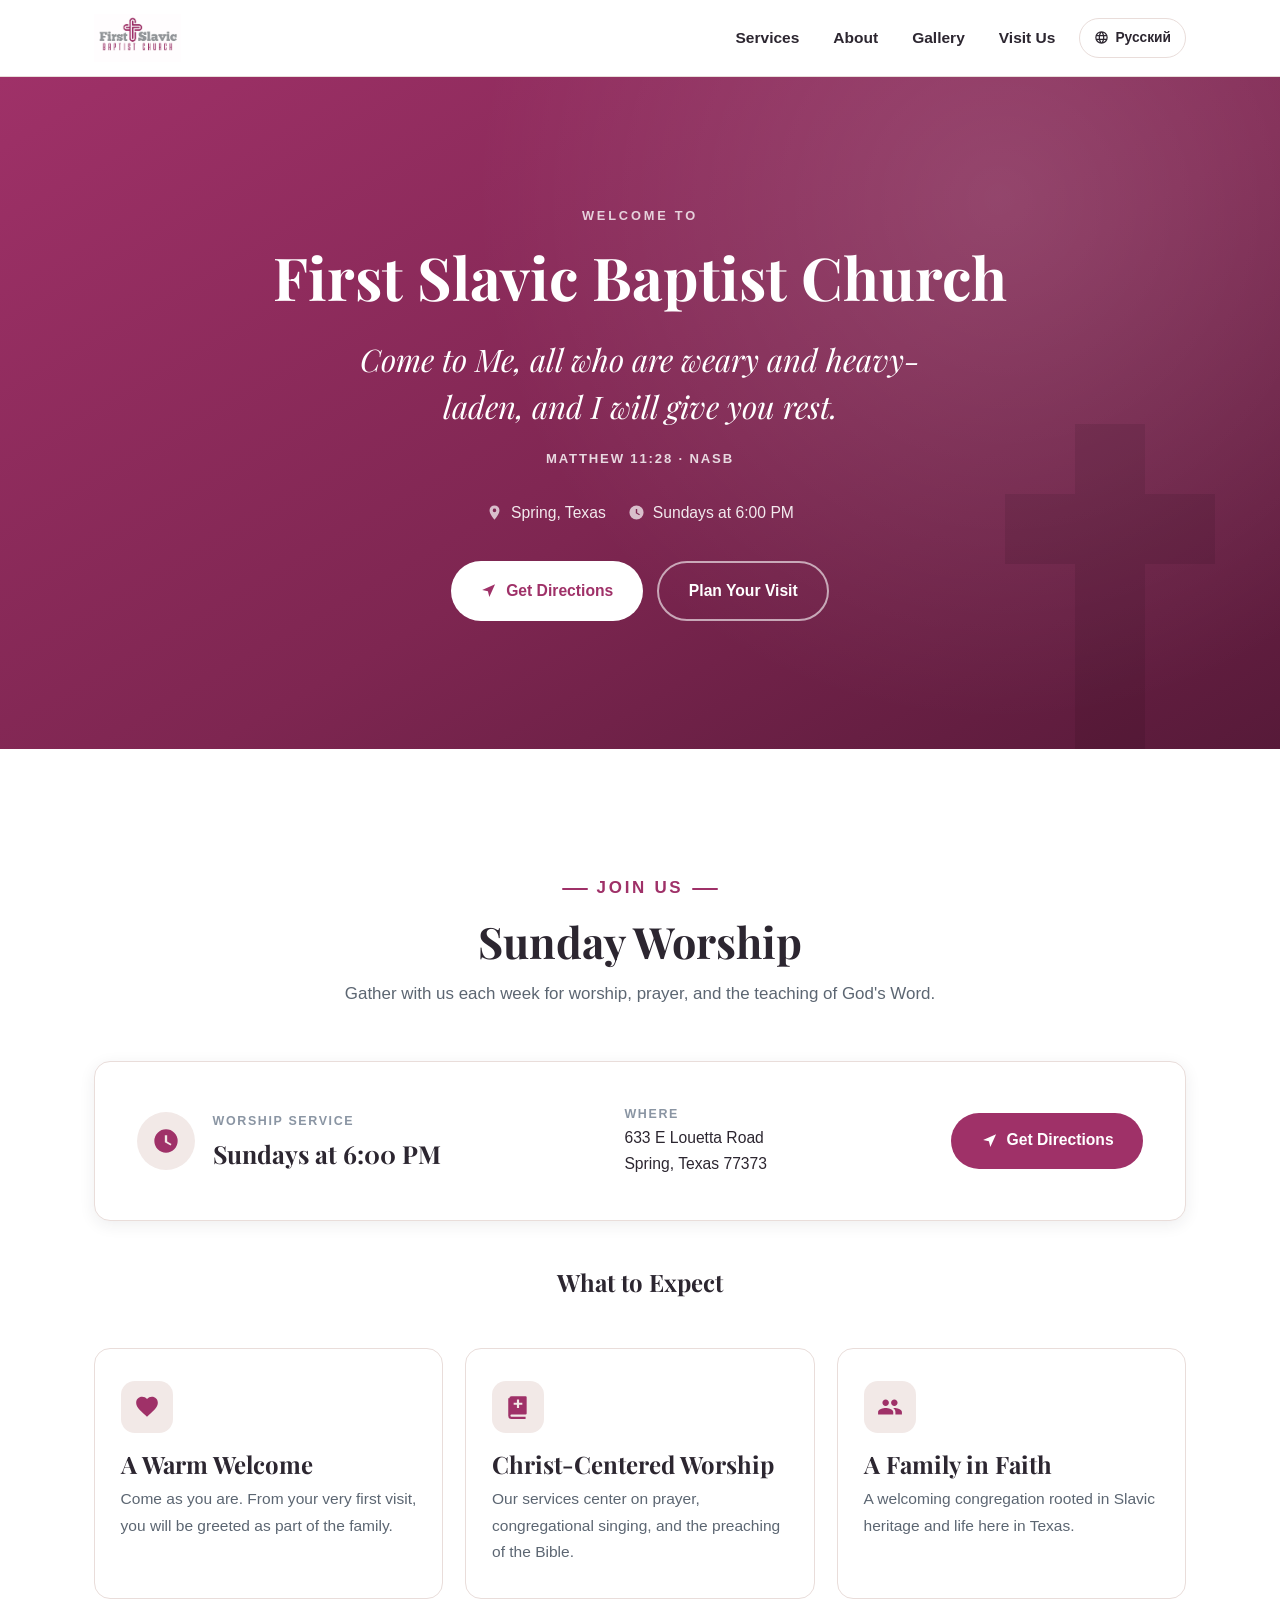
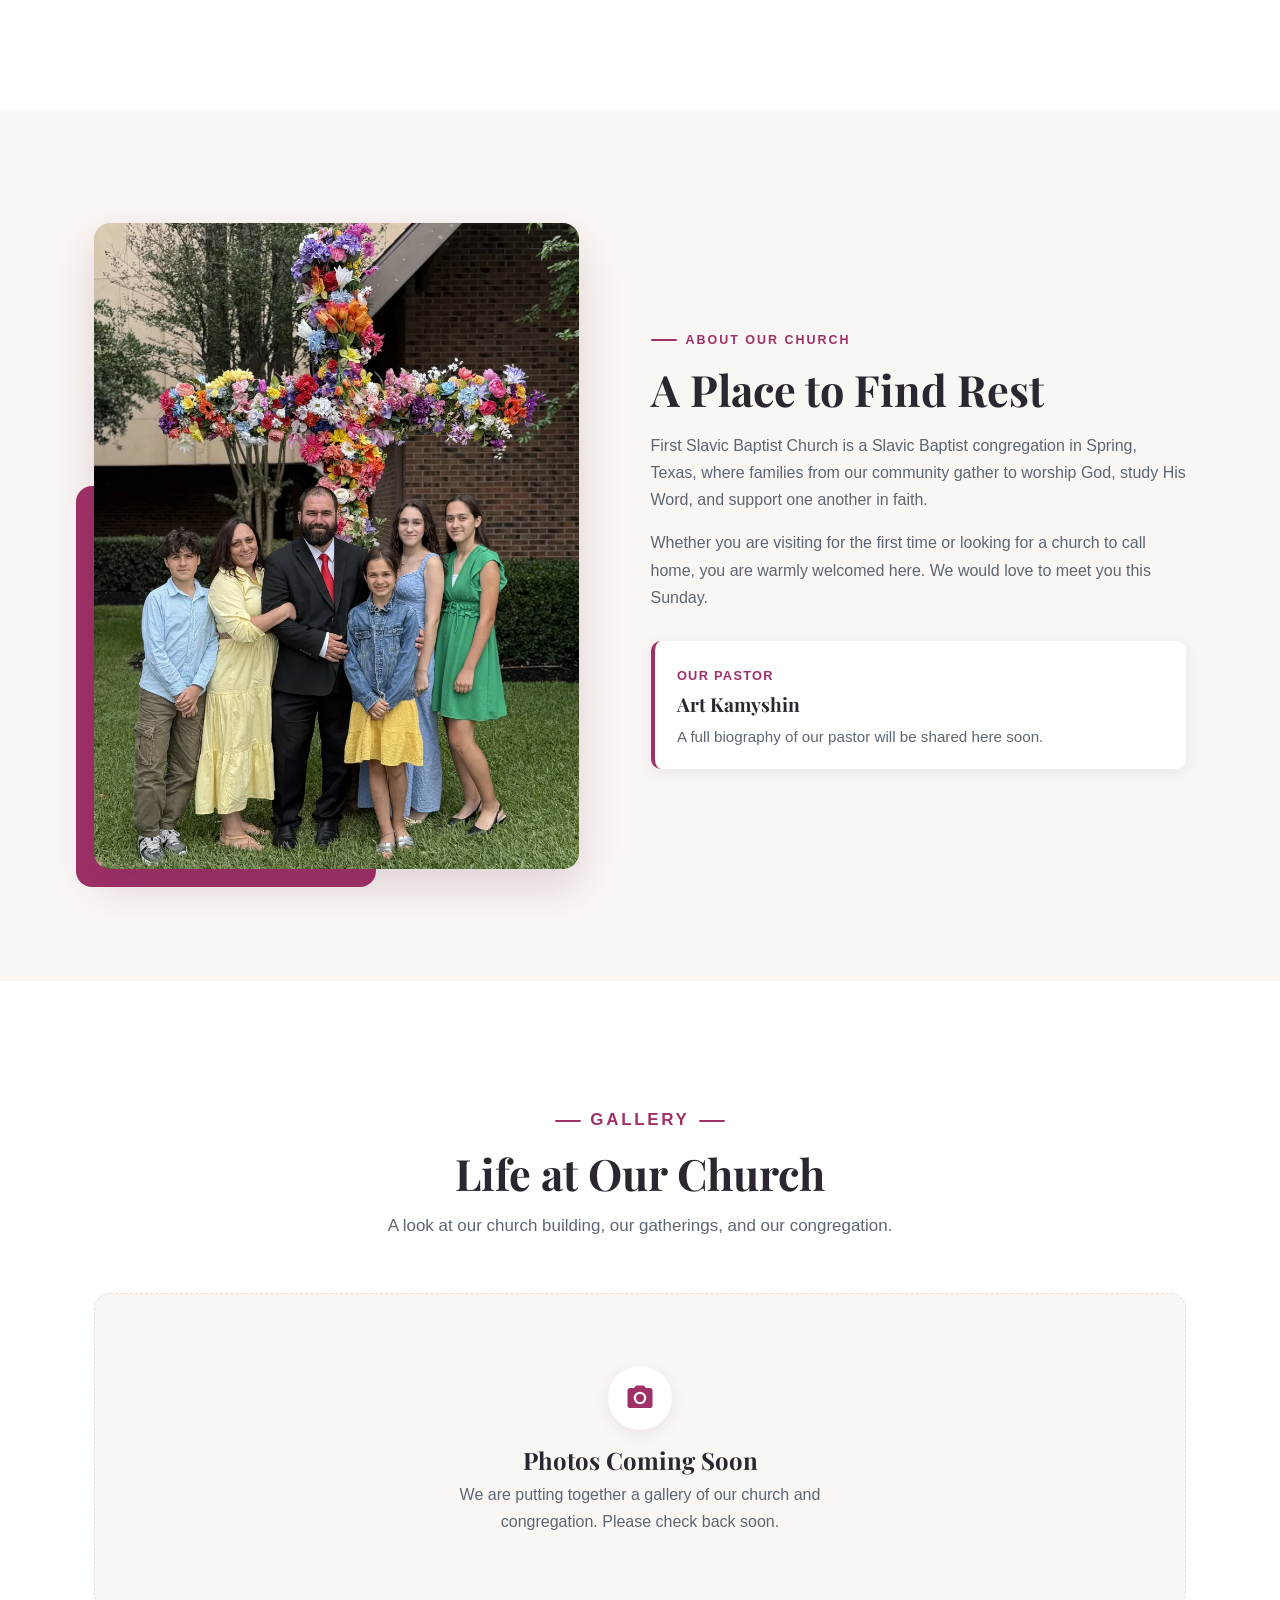
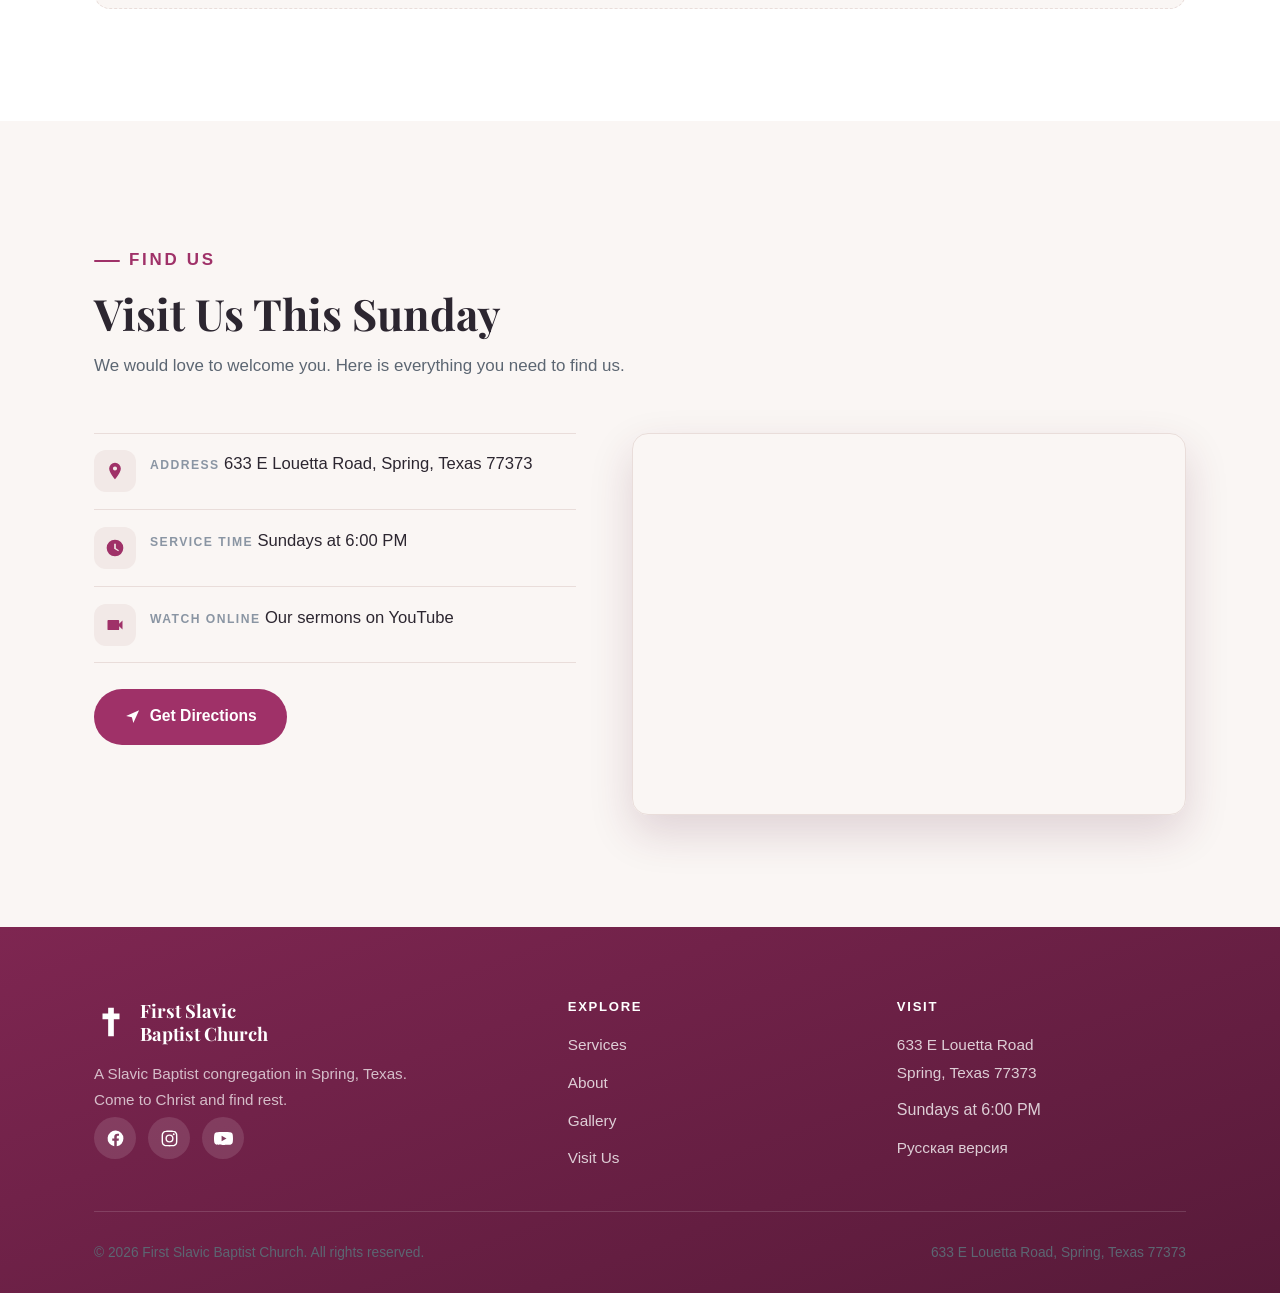
==== en/index.html @ 9271891c "Initial commit: First Slavic Baptist Church bilingual website Static bilingual (English/Russian) sit" ====
<!DOCTYPE html>
<html lang="en">
<head>
  <meta charset="UTF-8">
  <meta name="viewport" content="width=device-width, initial-scale=1">
  <title>First Slavic Baptist Church | Slavic Baptist Church in Spring, TX</title>
  <meta name="description" content="First Slavic Baptist Church is a Slavic Baptist congregation in Spring, Texas. Join us for worship every Sunday at 6:00 PM at 633 E Louetta Road, Spring, TX 77373.">

  <link rel="canonical" href="https://firstslavicbaptist.org/en/">
  <link rel="alternate" hreflang="en" href="https://firstslavicbaptist.org/en/">
  <link rel="alternate" hreflang="ru" href="https://firstslavicbaptist.org/ru/">
  <link rel="alternate" hreflang="x-default" href="https://firstslavicbaptist.org/">

  <meta property="og:type" content="website">
  <meta property="og:site_name" content="First Slavic Baptist Church">
  <meta property="og:locale" content="en_US">
  <meta property="og:locale:alternate" content="ru_RU">
  <meta property="og:title" content="First Slavic Baptist Church | Spring, Texas">
  <meta property="og:description" content="A Slavic Baptist congregation in Spring, Texas. Join us for worship every Sunday at 6:00 PM.">
  <meta property="og:url" content="https://firstslavicbaptist.org/en/">
  <meta property="og:image" content="https://firstslavicbaptist.org/assets/img/og-image.png">
  <meta name="twitter:card" content="summary_large_image">
  <meta name="twitter:title" content="First Slavic Baptist Church | Spring, Texas">
  <meta name="twitter:description" content="A Slavic Baptist congregation in Spring, Texas. Sundays at 6:00 PM.">
  <meta name="twitter:image" content="https://firstslavicbaptist.org/assets/img/og-image.png">

  <link rel="icon" href="/assets/img/favicon.svg" type="image/svg+xml">
  <link rel="apple-touch-icon" href="/assets/img/apple-touch-icon.png">

  <link rel="preconnect" href="https://fonts.googleapis.com">
  <link rel="preconnect" href="https://fonts.gstatic.com" crossorigin>
  <link rel="stylesheet" href="https://fonts.googleapis.com/css2?family=Playfair+Display:ital,wght@0,600;0,700;1,500;1,600&display=swap">
  <link rel="stylesheet" href="/assets/css/styles.css">
</head>
<body>
  <a class="skip-link" href="#main">Skip to content</a>

  <header class="site-header">
    <div class="container header-inner">
      <a class="brand" href="/en/" aria-label="First Slavic Baptist Church — home">
        <img src="/assets/img/logo.webp" width="820" height="453" alt="First Slavic Baptist Church">
      </a>
      <nav class="main-nav" id="primary-nav" aria-label="Primary">
        <ul>
          <li><a href="#services">Services</a></li>
          <li><a href="#about">About</a></li>
          <li><a href="#gallery">Gallery</a></li>
          <li><a href="#visit">Visit Us</a></li>
        </ul>
      </nav>
      <div class="header-actions">
        <a class="lang-switch" href="/ru/" data-set-lang="ru" hreflang="ru" lang="ru" aria-label="Просмотреть сайт на русском языке">
          <svg viewBox="0 0 24 24" aria-hidden="true"><path d="M12 2a10 10 0 100 20 10 10 0 000-20zm6.93 6h-2.95a15.7 15.7 0 00-1.39-3.56A8.03 8.03 0 0118.93 8zM12 4.04c.83 1.2 1.48 2.53 1.91 3.96h-3.82c.43-1.43 1.08-2.76 1.91-3.96zM4.26 14a7.8 7.8 0 010-4h3.38a16.6 16.6 0 000 4H4.26zm.81 2h2.95c.32 1.25.79 2.45 1.39 3.56A7.99 7.99 0 015.07 16zm2.95-8H5.07a7.99 7.99 0 014.34-3.56A15.7 15.7 0 008.02 8zM12 19.96c-.83-1.2-1.48-2.53-1.91-3.96h3.82A13.7 13.7 0 0112 19.96zM14.34 14H9.66a14.8 14.8 0 010-4h4.68a14.8 14.8 0 010 4zm.25 5.56c.6-1.11 1.07-2.31 1.39-3.56h2.95a7.99 7.99 0 01-4.34 3.56zM16.36 14a16.6 16.6 0 000-4h3.38a7.8 7.8 0 010 4h-3.38z"/></svg>
          Русский
        </a>
        <button class="nav-toggle" type="button" aria-label="Open menu" aria-expanded="false" aria-controls="primary-nav">
          <span></span><span></span><span></span>
        </button>
      </div>
    </div>
  </header>

  <main id="main">
    <!-- ===================== HERO ===================== -->
    <section class="hero">
      <svg class="hero__cross" viewBox="0 0 24 24" aria-hidden="true"><path d="M14 2h-4v4H6v4h4v12h4V10h4V6h-4z"/></svg>
      <div class="container hero__inner">
        <p class="hero__eyebrow">Welcome to</p>
        <h1>First Slavic Baptist Church</h1>
        <p class="hero__verse">Come to Me, all who are weary and heavy-laden, and I will give you rest.</p>
        <p class="hero__cite">Matthew 11:28 &middot; NASB</p>
        <div class="hero__meta">
          <span>
            <svg viewBox="0 0 24 24" aria-hidden="true"><path d="M12 2a7 7 0 00-7 7c0 5.25 7 13 7 13s7-7.75 7-13a7 7 0 00-7-7zm0 9.5a2.5 2.5 0 110-5 2.5 2.5 0 010 5z"/></svg>
            Spring, Texas
          </span>
          <span>
            <svg viewBox="0 0 24 24" aria-hidden="true"><path d="M12 2a10 10 0 100 20 10 10 0 000-20zm1 10.4l3.7 2.2-.77 1.3L11 13V7h2v5.4z"/></svg>
            Sundays at 6:00 PM
          </span>
        </div>
        <div class="hero__actions">
          <a class="btn btn-light js-directions"
             href="https://www.google.com/maps/dir/?api=1&destination=633+E+Louetta+Road%2C+Spring%2C+TX+77373"
             data-address="633 E Louetta Road, Spring, TX 77373"
             target="_blank" rel="noopener">
            <svg viewBox="0 0 24 24" aria-hidden="true"><path d="M3 11l18-8-8 18-2-8-8-2z"/></svg>
            Get Directions
          </a>
          <a class="btn btn-outline-light" href="#visit">Plan Your Visit</a>
        </div>
      </div>
    </section>

    <!-- ===================== SERVICES ===================== -->
    <section class="section" id="services">
      <div class="container">
        <div class="section-head center">
          <p class="eyebrow">Join Us</p>
          <h2>Sunday Worship</h2>
          <p>Gather with us each week for worship, prayer, and the teaching of God's Word.</p>
        </div>

        <div class="service-banner">
          <div class="when">
            <span class="icon" aria-hidden="true">
              <svg viewBox="0 0 24 24"><path d="M12 2a10 10 0 100 20 10 10 0 000-20zm1 10.4l3.7 2.2-.77 1.3L11 13V7h2v5.4z"/></svg>
            </span>
            <div>
              <span class="label">Worship Service</span>
              <div class="value">Sundays at 6:00 PM</div>
            </div>
          </div>
          <div class="where">
            <span class="label">Where</span>
            633 E Louetta Road<br>Spring, Texas 77373
          </div>
          <a class="btn btn-primary js-directions"
             href="https://www.google.com/maps/dir/?api=1&destination=633+E+Louetta+Road%2C+Spring%2C+TX+77373"
             data-address="633 E Louetta Road, Spring, TX 77373"
             target="_blank" rel="noopener">
            <svg viewBox="0 0 24 24" aria-hidden="true"><path d="M3 11l18-8-8 18-2-8-8-2z"/></svg>
            Get Directions
          </a>
        </div>

        <div class="section-head center" style="margin-top:1rem">
          <h3>What to Expect</h3>
        </div>
        <!-- PLACEHOLDER COPY — review and replace with church-approved wording -->
        <div class="feature-grid">
          <div class="feature-card">
            <span class="icon" aria-hidden="true">
              <svg viewBox="0 0 24 24"><path d="M12 21l-1.45-1.32C5.4 14.94 2 11.84 2 8.05 2 5.04 4.42 2.6 7.5 2.6c1.74 0 3.41.81 4.5 2.09a6.02 6.02 0 014.5-2.09C19.58 2.6 22 5.04 22 8.05c0 3.79-3.4 6.89-8.55 11.64L12 21z"/></svg>
            </span>
            <h3>A Warm Welcome</h3>
            <p>Come as you are. From your very first visit, you will be greeted as part of the family.</p>
          </div>
          <div class="feature-card">
            <span class="icon" aria-hidden="true">
              <svg viewBox="0 0 24 24"><path d="M4 4a2 2 0 012-2h13a1 1 0 011 1v15a1 1 0 01-1 1H6a1 1 0 000 2h13v2H6a3 3 0 01-3-3V4zm9 1h-2v3H8v2h3v3h2v-3h3V8h-3V5z"/></svg>
            </span>
            <h3>Christ-Centered Worship</h3>
            <p>Our services center on prayer, congregational singing, and the preaching of the Bible.</p>
          </div>
          <div class="feature-card">
            <span class="icon" aria-hidden="true">
              <svg viewBox="0 0 24 24"><path d="M16 11c1.66 0 2.99-1.34 2.99-3S17.66 5 16 5s-3 1.34-3 3 1.34 3 3 3zm-8 0c1.66 0 2.99-1.34 2.99-3S9.66 5 8 5 5 6.34 5 8s1.34 3 3 3zm0 2c-2.33 0-7 1.17-7 3.5V19h14v-2.5c0-2.33-4.67-3.5-7-3.5zm8 0c-.29 0-.62.02-.97.05 1.16.84 1.97 1.97 1.97 3.45V19h6v-2.5c0-2.33-4.67-3.5-7-3.5z"/></svg>
            </span>
            <h3>A Family in Faith</h3>
            <p>A welcoming congregation rooted in Slavic heritage and life here in Texas.</p>
          </div>
        </div>
      </div>
    </section>

    <!-- ===================== ABOUT ===================== -->
    <section class="section section--cream" id="about">
      <div class="container about-grid">
        <div class="about-photo">
          <img src="/assets/img/art-and-family.webp" width="900" height="1200"
               alt="Pastor Art Kamyshin with his family outside First Slavic Baptist Church"
               loading="lazy">
        </div>
        <div class="about-text">
          <p class="eyebrow">About Our Church</p>
          <h2>A Place to Find Rest</h2>
          <!-- PLACEHOLDER COPY — review and replace with church-approved wording -->
          <p>First Slavic Baptist Church is a Slavic Baptist congregation in Spring, Texas, where families from our community gather to worship God, study His Word, and support one another in faith.</p>
          <p>Whether you are visiting for the first time or looking for a church to call home, you are warmly welcomed here. We would love to meet you this Sunday.</p>
          <div class="pastor-card">
            <div>
              <span class="pastor-role">Our Pastor</span>
              <div class="pastor-name">Art Kamyshin</div>
              <!-- PLACEHOLDER — full pastoral bio to be added -->
              <p>A full biography of our pastor will be shared here soon.</p>
            </div>
          </div>
        </div>
      </div>
    </section>

    <!-- ===================== GALLERY ===================== -->
    <section class="section" id="gallery">
      <div class="container">
        <div class="section-head center">
          <p class="eyebrow">Gallery</p>
          <h2>Life at Our Church</h2>
          <p>A look at our church building, our gatherings, and our congregation.</p>
        </div>

        <!-- When photos are ready, replace this empty-state block with the grid below:
        <div class="gallery-grid">
          <figure class="gallery-item">
            <img src="/assets/img/gallery/photo-1.webp" data-full="/assets/img/gallery/photo-1-large.webp"
                 alt="Describe this photo" loading="lazy">
          </figure>
          ... more .gallery-item figures ...
        </div>
        -->
        <div class="gallery-empty">
          <span class="icon" aria-hidden="true">
            <svg viewBox="0 0 24 24"><path d="M12 15.2a3.2 3.2 0 100-6.4 3.2 3.2 0 000 6.4zM9 2L7.2 4H4a2 2 0 00-2 2v12a2 2 0 002 2h16a2 2 0 002-2V6a2 2 0 00-2-2h-3.2L15 2H9zm3 15a5 5 0 110-10 5 5 0 010 10z"/></svg>
          </span>
          <h3>Photos Coming Soon</h3>
          <p>We are putting together a gallery of our church and congregation. Please check back soon.</p>
        </div>
      </div>
    </section>

    <!-- ===================== VISIT / FIND US ===================== -->
    <section class="section section--cream" id="visit">
      <div class="container">
        <div class="section-head">
          <p class="eyebrow">Find Us</p>
          <h2>Visit Us This Sunday</h2>
          <p>We would love to welcome you. Here is everything you need to find us.</p>
        </div>

        <div class="visit-grid">
          <div class="visit-info">
            <div class="info-row">
              <span class="icon" aria-hidden="true">
                <svg viewBox="0 0 24 24"><path d="M12 2a7 7 0 00-7 7c0 5.25 7 13 7 13s7-7.75 7-13a7 7 0 00-7-7zm0 9.5a2.5 2.5 0 110-5 2.5 2.5 0 010 5z"/></svg>
              </span>
              <div>
                <span class="label">Address</span>
                <a class="detail" href="https://www.google.com/maps/search/?api=1&query=633+E+Louetta+Road%2C+Spring%2C+TX+77373" target="_blank" rel="noopener">633 E Louetta Road, Spring, Texas 77373</a>
              </div>
            </div>
            <div class="info-row">
              <span class="icon" aria-hidden="true">
                <svg viewBox="0 0 24 24"><path d="M12 2a10 10 0 100 20 10 10 0 000-20zm1 10.4l3.7 2.2-.77 1.3L11 13V7h2v5.4z"/></svg>
              </span>
              <div>
                <span class="label">Service Time</span>
                <span class="detail">Sundays at 6:00 PM</span>
              </div>
            </div>
            <div class="info-row">
              <span class="icon" aria-hidden="true">
                <svg viewBox="0 0 24 24"><path d="M17 10.5V7a1 1 0 00-1-1H4a1 1 0 00-1 1v10a1 1 0 001 1h12a1 1 0 001-1v-3.5l4 4v-11l-4 4z"/></svg>
              </span>
              <div>
                <span class="label">Watch Online</span>
                <a class="detail" href="https://www.youtube.com/@ArtKamyshin" target="_blank" rel="noopener">Our sermons on YouTube</a>
              </div>
            </div>
            <a class="btn btn-primary js-directions"
               href="https://www.google.com/maps/dir/?api=1&destination=633+E+Louetta+Road%2C+Spring%2C+TX+77373"
               data-address="633 E Louetta Road, Spring, TX 77373"
               target="_blank" rel="noopener">
              <svg viewBox="0 0 24 24" aria-hidden="true"><path d="M3 11l18-8-8 18-2-8-8-2z"/></svg>
              Get Directions
            </a>
          </div>

          <div class="map-embed">
            <iframe
              title="Map to First Slavic Baptist Church, 633 E Louetta Road, Spring, Texas"
              src="https://www.google.com/maps?q=633+E+Louetta+Road,+Spring,+TX+77373&output=embed"
              loading="lazy" referrerpolicy="no-referrer-when-downgrade"></iframe>
          </div>
        </div>
      </div>
    </section>
  </main>

  <!-- ===================== FOOTER ===================== -->
  <footer class="site-footer">
    <div class="container">
      <div class="footer-grid">
        <div class="footer-brand">
          <div class="footer-logo">
            <svg viewBox="0 0 24 24" aria-hidden="true"><path d="M14 2h-4v4H6v4h4v12h4V10h4V6h-4z"/></svg>
            <span>First Slavic<br>Baptist Church</span>
          </div>
          <p>A Slavic Baptist congregation in Spring, Texas. Come to Christ and find rest.</p>
          <div class="social-links">
            <a class="social-link" href="https://www.facebook.com/profile.php?id=61566875494496" target="_blank" rel="noopener" aria-label="Facebook">
              <svg viewBox="0 0 24 24" aria-hidden="true"><path d="M22 12a10 10 0 10-11.56 9.88v-6.99H7.9V12h2.54V9.8c0-2.5 1.49-3.89 3.78-3.89 1.09 0 2.24.2 2.24.2v2.46h-1.26c-1.24 0-1.63.77-1.63 1.56V12h2.78l-.44 2.89h-2.34v6.99A10 10 0 0022 12z"/></svg>
            </a>
            <a class="social-link" href="https://www.instagram.com/slavic_baptist_church_" target="_blank" rel="noopener" aria-label="Instagram">
              <svg viewBox="0 0 24 24" aria-hidden="true"><path d="M12 2c2.72 0 3.06.01 4.12.06 1.07.05 1.8.22 2.43.47.66.25 1.22.6 1.77 1.15.55.55.9 1.11 1.15 1.77.25.63.42 1.36.47 2.43.05 1.07.06 1.4.06 4.12s-.01 3.06-.06 4.12c-.05 1.07-.22 1.8-.47 2.43a4.9 4.9 0 01-1.15 1.77c-.55.55-1.11.9-1.77 1.15-.63.25-1.36.42-2.43.47-1.07.05-1.4.06-4.12.06s-3.06-.01-4.12-.06c-1.07-.05-1.8-.22-2.43-.47a4.9 4.9 0 01-1.77-1.15 4.9 4.9 0 01-1.15-1.77c-.25-.63-.42-1.36-.47-2.43C2.01 15.06 2 14.72 2 12s.01-3.06.06-4.12c.05-1.07.22-1.8.47-2.43A4.9 4.9 0 013.68 3.68 4.9 4.9 0 015.45 2.53c.63-.25 1.36-.42 2.43-.47C8.94 2.01 9.28 2 12 2zm0 1.8c-2.67 0-2.99.01-4.04.06-.98.04-1.5.21-1.86.35-.47.18-.8.4-1.15.75-.35.35-.57.68-.75 1.15-.14.36-.31.88-.35 1.86-.05 1.05-.06 1.37-.06 4.04s.01 2.99.06 4.04c.04.98.21 1.5.35 1.86.18.47.4.8.75 1.15.35.35.68.57 1.15.75.36.14.88.31 1.86.35 1.05.05 1.37.06 4.04.06s2.99-.01 4.04-.06c.98-.04 1.5-.21 1.86-.35.47-.18.8-.4 1.15-.75.35-.35.57-.68.75-1.15.14-.36.31-.88.35-1.86.05-1.05.06-1.37.06-4.04s-.01-2.99-.06-4.04c-.04-.98-.21-1.5-.35-1.86a3.1 3.1 0 00-.75-1.15 3.1 3.1 0 00-1.15-.75c-.36-.14-.88-.31-1.86-.35-1.05-.05-1.37-.06-4.04-.06zM12 6.87a5.13 5.13 0 110 10.26 5.13 5.13 0 010-10.26zm0 1.8a3.33 3.33 0 100 6.66 3.33 3.33 0 000-6.66zm5.34-3.2a1.2 1.2 0 110 2.4 1.2 1.2 0 010-2.4z"/></svg>
            </a>
            <a class="social-link" href="https://www.youtube.com/@ArtKamyshin" target="_blank" rel="noopener" aria-label="YouTube">
              <svg viewBox="0 0 24 24" aria-hidden="true"><path d="M23.5 6.5a3 3 0 00-2.1-2.1C19.5 3.9 12 3.9 12 3.9s-7.5 0-9.4.5A3 3 0 00.5 6.5C0 8.4 0 12 0 12s0 3.6.5 5.5a3 3 0 002.1 2.1c1.9.5 9.4.5 9.4.5s7.5 0 9.4-.5a3 3 0 002.1-2.1c.5-1.9.5-5.5.5-5.5s0-3.6-.5-5.5zM9.6 15.6V8.4l6.2 3.6-6.2 3.6z"/></svg>
            </a>
          </div>
        </div>

        <div class="footer-col">
          <h4>Explore</h4>
          <ul>
            <li><a href="#services">Services</a></li>
            <li><a href="#about">About</a></li>
            <li><a href="#gallery">Gallery</a></li>
            <li><a href="#visit">Visit Us</a></li>
          </ul>
        </div>

        <div class="footer-col">
          <h4>Visit</h4>
          <ul>
            <li><a href="https://www.google.com/maps/search/?api=1&query=633+E+Louetta+Road%2C+Spring%2C+TX+77373" target="_blank" rel="noopener">633 E Louetta Road<br>Spring, Texas 77373</a></li>
            <li>Sundays at 6:00 PM</li>
            <li><a href="/ru/" data-set-lang="ru" hreflang="ru" lang="ru">Русская версия</a></li>
          </ul>
        </div>
      </div>

      <div class="footer-bottom">
        <p>&copy; <span class="js-year">2026</span> First Slavic Baptist Church. All rights reserved.</p>
        <p>633 E Louetta Road, Spring, Texas 77373</p>
      </div>
    </div>
  </footer>

  <!-- TODO: verify exact geo coordinates for the church address before launch -->
  <script type="application/ld+json">
  {
    "@context": "https://schema.org",
    "@type": "Church",
    "name": "First Slavic Baptist Church",
    "url": "https://firstslavicbaptist.org/en/",
    "logo": "https://firstslavicbaptist.org/assets/img/logo.webp",
    "image": "https://firstslavicbaptist.org/assets/img/og-image.png",
    "description": "A Slavic Baptist congregation in Spring, Texas. Worship services every Sunday at 6:00 PM.",
    "address": {
      "@type": "PostalAddress",
      "streetAddress": "633 E Louetta Road",
      "addressLocality": "Spring",
      "addressRegion": "TX",
      "postalCode": "77373",
      "addressCountry": "US"
    },
    "geo": {
      "@type": "GeoCoordinates",
      "latitude": 30.0466,
      "longitude": -95.4180
    },
    "openingHoursSpecification": {
      "@type": "OpeningHoursSpecification",
      "dayOfWeek": "Sunday",
      "opens": "18:00",
      "closes": "20:00"
    },
    "sameAs": [
      "https://www.youtube.com/@ArtKamyshin",
      "https://www.facebook.com/profile.php?id=61566875494496",
      "https://www.instagram.com/slavic_baptist_church_"
    ]
  }
  </script>

  <script src="/assets/js/main.js"></script>
</body>
</html>
---- assets/css/styles.css ----
/* =========================================================
   First Slavic Baptist Church — shared stylesheet
   Used by: index.html (language landing), en/, ru/
   ========================================================= */

/* ---------- Reset ---------- */
*, *::before, *::after { box-sizing: border-box; }
* { margin: 0; }
html { -webkit-text-size-adjust: 100%; scroll-behavior: smooth; }
body {
  font-family: var(--font-body);
  color: var(--ink);
  background: var(--white);
  line-height: 1.7;
  -webkit-font-smoothing: antialiased;
  text-rendering: optimizeLegibility;
}
img, picture, svg, iframe { display: block; max-width: 100%; }
img { height: auto; }
a { color: var(--raspberry); }
button { font: inherit; color: inherit; cursor: pointer; border: 0; background: none; }
ul { list-style: none; padding: 0; }

/* ---------- Design tokens ---------- */
:root {
  --raspberry: #9f3168;
  --raspberry-dark: #7e2651;
  --raspberry-deep: #571a39;
  --slate: #8a95a3;
  --slate-dark: #5c6672;
  --ink: #2c2630;
  --cream: #faf6f4;
  --cream-deep: #f2e9e7;
  --white: #ffffff;
  --line: #e9ddda;

  --font-display: "Playfair Display", Georgia, "Times New Roman", serif;
  --font-body: -apple-system, BlinkMacSystemFont, "Segoe UI", Roboto, Helvetica, Arial, sans-serif;

  --container: 1140px;
  --radius: 16px;
  --radius-sm: 10px;
  --shadow-sm: 0 4px 16px rgba(44, 38, 48, 0.08);
  --shadow-md: 0 18px 44px rgba(87, 26, 57, 0.16);
  --header-h: 76px;
}

/* ---------- Typography ---------- */
h1, h2, h3, h4 { font-family: var(--font-display); font-weight: 700; line-height: 1.15; color: var(--ink); }
h1 { font-size: clamp(2.3rem, 5.4vw, 3.7rem); }
h2 { font-size: clamp(1.9rem, 4vw, 2.7rem); }
h3 { font-size: clamp(1.25rem, 2.2vw, 1.5rem); }
p { color: var(--slate-dark); }
strong { color: var(--ink); }

/* ---------- Layout helpers ---------- */
.container { width: 100%; max-width: var(--container); margin-inline: auto; padding-inline: 24px; }
.section { padding-block: clamp(4rem, 9vw, 7rem); }
.section--cream { background: var(--cream); }
.section--cream-deep { background: var(--cream-deep); }
section[id] { scroll-margin-top: calc(var(--header-h) + 18px); }

.section-head { max-width: 640px; margin-bottom: clamp(2rem, 5vw, 3.25rem); }
.section-head.center { margin-inline: auto; text-align: center; }

.eyebrow {
  display: inline-flex; align-items: center; gap: 9px;
  font-size: 0.78rem; font-weight: 700; letter-spacing: 0.16em;
  text-transform: uppercase; color: var(--raspberry); margin-bottom: 0.85rem;
}
.eyebrow::before {
  content: ""; width: 26px; height: 2px; background: var(--raspberry); border-radius: 2px;
}
.section-head.center .eyebrow::after {
  content: ""; width: 26px; height: 2px; background: var(--raspberry); border-radius: 2px;
}
.section-head p { margin-top: 0.85rem; font-size: 1.06rem; }

/* ---------- Buttons ---------- */
.btn {
  display: inline-flex; align-items: center; justify-content: center; gap: 0.55em;
  padding: 0.92em 1.9em; border-radius: 999px;
  font-weight: 600; font-size: 0.98rem; text-decoration: none;
  transition: transform 0.18s ease, box-shadow 0.18s ease, background-color 0.18s ease, color 0.18s ease;
  white-space: nowrap;
}
.btn svg { width: 1.1em; height: 1.1em; fill: currentColor; }
.btn-primary { background: var(--raspberry); color: var(--white); }
.btn-primary:hover { background: var(--raspberry-dark); transform: translateY(-2px); box-shadow: var(--shadow-md); }
.btn-light { background: var(--white); color: var(--raspberry); }
.btn-light:hover { transform: translateY(-2px); box-shadow: 0 18px 40px rgba(0, 0, 0, 0.25); }
.btn-outline-light { border: 2px solid rgba(255, 255, 255, 0.6); color: var(--white); }
.btn-outline-light:hover { background: rgba(255, 255, 255, 0.12); border-color: var(--white); }
.btn-outline { border: 2px solid var(--raspberry); color: var(--raspberry); }
.btn-outline:hover { background: var(--raspberry); color: var(--white); transform: translateY(-2px); }

/* ---------- Header ---------- */
.site-header {
  position: sticky; top: 0; z-index: 60;
  background: var(--white); border-bottom: 1px solid var(--line);
  transition: box-shadow 0.25s ease;
}
.site-header.scrolled { box-shadow: var(--shadow-sm); }
.header-inner { display: flex; align-items: center; gap: 22px; height: var(--header-h); }
.brand { display: flex; align-items: center; flex-shrink: 0; }
.brand img { height: 48px; width: auto; }
.main-nav { margin-left: auto; }
.main-nav ul { display: flex; gap: 30px; align-items: center; }
.main-nav a {
  font-weight: 600; font-size: 0.97rem; color: var(--ink);
  text-decoration: none; padding: 6px 2px; position: relative;
}
.main-nav a::after {
  content: ""; position: absolute; left: 0; right: 0; bottom: 0; height: 2px;
  background: var(--raspberry); transform: scaleX(0); transform-origin: left;
  transition: transform 0.2s ease;
}
.main-nav a:hover { color: var(--raspberry); }
.main-nav a:hover::after { transform: scaleX(1); }

.header-actions { display: flex; align-items: center; gap: 12px; }
.lang-switch {
  display: inline-flex; align-items: center; gap: 6px;
  padding: 7px 14px; border: 1.5px solid var(--line); border-radius: 999px;
  font-weight: 600; font-size: 0.86rem; color: var(--ink); text-decoration: none;
  transition: border-color 0.18s ease, color 0.18s ease;
}
.lang-switch:hover { border-color: var(--raspberry); color: var(--raspberry); }
.lang-switch svg { width: 15px; height: 15px; fill: currentColor; }

.nav-toggle {
  display: none; width: 44px; height: 44px; flex-direction: column;
  justify-content: center; align-items: center; gap: 5px; margin-left: auto;
}
.nav-toggle span {
  width: 24px; height: 2px; background: var(--ink); border-radius: 2px;
  transition: transform 0.25s ease, opacity 0.2s ease;
}
.nav-open .nav-toggle span:nth-child(1) { transform: translateY(7px) rotate(45deg); }
.nav-open .nav-toggle span:nth-child(2) { opacity: 0; }
.nav-open .nav-toggle span:nth-child(3) { transform: translateY(-7px) rotate(-45deg); }

/* ---------- Hero ---------- */
.hero {
  position: relative; overflow: hidden; color: var(--white);
  background:
    radial-gradient(circle at 78% 18%, rgba(255, 255, 255, 0.14), transparent 46%),
    linear-gradient(150deg, var(--raspberry) 0%, var(--raspberry-dark) 56%, var(--raspberry-deep) 100%);
}
.hero__cross {
  position: absolute; right: -40px; bottom: -60px;
  width: clamp(220px, 34vw, 420px); opacity: 0.08; color: var(--white);
  pointer-events: none;
}
.hero__inner {
  position: relative; z-index: 1;
  max-width: 800px; margin-inline: auto; text-align: center;
  padding-block: clamp(4.5rem, 11vw, 8rem);
}
.hero__eyebrow {
  font-size: 0.8rem; font-weight: 700; letter-spacing: 0.22em;
  text-transform: uppercase; color: rgba(255, 255, 255, 0.78); margin-bottom: 1rem;
}
.hero h1 { color: var(--white); margin-bottom: 1.6rem; }
.hero__verse {
  font-family: var(--font-display); font-style: italic;
  font-size: clamp(1.3rem, 2.9vw, 1.95rem); line-height: 1.5;
  color: #fff; max-width: 620px; margin: 0 auto 0.9rem;
}
.hero__cite {
  display: inline-block; font-size: 0.82rem; font-weight: 700;
  letter-spacing: 0.14em; text-transform: uppercase;
  color: rgba(255, 255, 255, 0.82); margin-bottom: 1.8rem;
}
.hero__meta {
  display: flex; flex-wrap: wrap; justify-content: center; gap: 8px 22px;
  font-size: 0.98rem; color: rgba(255, 255, 255, 0.9); margin-bottom: 2.2rem;
}
.hero__meta span { display: inline-flex; align-items: center; gap: 8px; }
.hero__meta svg { width: 17px; height: 17px; fill: rgba(255, 255, 255, 0.7); }
.hero__actions { display: flex; flex-wrap: wrap; justify-content: center; gap: 14px; }

/* ---------- About ---------- */
.about-grid {
  display: grid; grid-template-columns: 0.95fr 1.05fr;
  gap: clamp(2rem, 6vw, 4.5rem); align-items: center;
}
.about-photo { position: relative; }
.about-photo::before {
  content: ""; position: absolute; left: -18px; bottom: -18px;
  width: 62%; height: 62%; background: var(--raspberry);
  border-radius: var(--radius); z-index: 0;
}
.about-photo img {
  position: relative; z-index: 1; width: 100%;
  border-radius: var(--radius); box-shadow: var(--shadow-md);
}
.about-text h2 { margin-bottom: 1.1rem; }
.about-text p + p { margin-top: 1rem; }

.pastor-card {
  display: flex; align-items: center; gap: 16px;
  margin-top: 1.9rem; padding: 1.2rem 1.4rem;
  background: var(--white); border-radius: var(--radius-sm);
  border-left: 4px solid var(--raspberry); box-shadow: var(--shadow-sm);
}
.pastor-card .pastor-name { font-family: var(--font-display); font-size: 1.2rem; font-weight: 700; }
.pastor-card .pastor-role {
  font-size: 0.8rem; font-weight: 700; letter-spacing: 0.1em;
  text-transform: uppercase; color: var(--raspberry);
}
.pastor-card p { font-size: 0.95rem; margin-top: 0.2rem; }

/* ---------- Services ---------- */
.service-banner {
  display: flex; flex-wrap: wrap; align-items: center; justify-content: space-between;
  gap: 1.5rem 2rem; padding: clamp(1.6rem, 4vw, 2.6rem);
  background: var(--white); border: 1px solid var(--line);
  border-radius: var(--radius); box-shadow: var(--shadow-sm);
  margin-bottom: clamp(2rem, 5vw, 3rem);
}
.service-banner .when { display: flex; align-items: center; gap: 18px; }
.service-banner .when .icon {
  flex-shrink: 0; width: 58px; height: 58px; display: grid; place-items: center;
  background: var(--cream-deep); color: var(--raspberry); border-radius: 50%;
}
.service-banner .when .icon svg { width: 28px; height: 28px; fill: currentColor; }
.service-banner .when .label {
  font-size: 0.78rem; font-weight: 700; letter-spacing: 0.13em;
  text-transform: uppercase; color: var(--slate);
}
.service-banner .when .value { font-family: var(--font-display); font-size: 1.55rem; font-weight: 700; }
.service-banner .where { font-size: 0.98rem; }
.service-banner .where .label {
  font-size: 0.78rem; font-weight: 700; letter-spacing: 0.13em;
  text-transform: uppercase; color: var(--slate); display: block;
}

.feature-grid {
  display: grid; grid-template-columns: repeat(3, 1fr); gap: 1.4rem;
}
.feature-card {
  padding: 2rem 1.6rem; background: var(--white);
  border: 1px solid var(--line); border-radius: var(--radius);
  transition: transform 0.2s ease, box-shadow 0.2s ease;
}
.feature-card:hover { transform: translateY(-4px); box-shadow: var(--shadow-md); }
.feature-card .icon {
  width: 52px; height: 52px; display: grid; place-items: center;
  background: var(--cream-deep); color: var(--raspberry);
  border-radius: 14px; margin-bottom: 1.1rem;
}
.feature-card .icon svg { width: 26px; height: 26px; fill: currentColor; }
.feature-card h3 { margin-bottom: 0.5rem; }
.feature-card p { font-size: 0.97rem; }

/* ---------- Gallery ---------- */
.gallery-grid {
  display: grid; grid-template-columns: repeat(auto-fill, minmax(220px, 1fr));
  gap: 14px;
}
.gallery-item {
  position: relative; overflow: hidden; border-radius: var(--radius-sm);
  aspect-ratio: 4 / 3; background: var(--cream-deep); cursor: pointer;
}
.gallery-item img {
  width: 100%; height: 100%; object-fit: cover;
  transition: transform 0.4s ease;
}
.gallery-item:hover img { transform: scale(1.06); }

.gallery-empty {
  text-align: center; padding: clamp(2.5rem, 7vw, 4.5rem) 1.5rem;
  background: var(--cream); border: 1.5px dashed var(--line);
  border-radius: var(--radius);
}
.gallery-empty .icon {
  width: 64px; height: 64px; margin: 0 auto 1.1rem; display: grid; place-items: center;
  background: var(--white); color: var(--raspberry); border-radius: 50%;
  box-shadow: var(--shadow-sm);
}
.gallery-empty .icon svg { width: 30px; height: 30px; fill: currentColor; }
.gallery-empty h3 { margin-bottom: 0.4rem; }
.gallery-empty p { max-width: 420px; margin-inline: auto; }

/* ---------- Lightbox ---------- */
.lightbox {
  position: fixed; inset: 0; z-index: 100;
  display: none; place-items: center; padding: 28px;
  background: rgba(28, 18, 26, 0.92);
}
.lightbox.open { display: grid; }
.lightbox img { max-width: 92vw; max-height: 86vh; border-radius: 8px; }
.lightbox-close {
  position: absolute; top: 20px; right: 24px;
  width: 46px; height: 46px; border-radius: 50%;
  background: rgba(255, 255, 255, 0.14); color: #fff;
  font-size: 1.6rem; line-height: 1;
}
.lightbox-close:hover { background: rgba(255, 255, 255, 0.26); }

/* ---------- Find Us ---------- */
.visit-grid {
  display: grid; grid-template-columns: 1fr 1.15fr;
  gap: clamp(1.8rem, 5vw, 3.5rem); align-items: start;
}
.visit-info h2 { margin-bottom: 1.1rem; }
.info-row { display: flex; gap: 14px; padding-block: 1.05rem; border-bottom: 1px solid var(--line); }
.info-row:first-of-type { border-top: 1px solid var(--line); }
.info-row .icon {
  flex-shrink: 0; width: 42px; height: 42px; display: grid; place-items: center;
  background: var(--cream-deep); color: var(--raspberry); border-radius: 12px;
}
.info-row .icon svg { width: 20px; height: 20px; fill: currentColor; }
.info-row .label {
  font-size: 0.76rem; font-weight: 700; letter-spacing: 0.12em;
  text-transform: uppercase; color: var(--slate);
}
.info-row .detail { font-size: 1.04rem; color: var(--ink); font-weight: 500; }
.info-row a.detail { text-decoration: none; }
.info-row a.detail:hover { color: var(--raspberry); }
.visit-info .btn { margin-top: 1.6rem; }

.map-embed {
  border-radius: var(--radius); overflow: hidden;
  box-shadow: var(--shadow-md); border: 1px solid var(--line);
}
.map-embed iframe { width: 100%; height: 100%; min-height: 380px; border: 0; }

/* ---------- Footer ---------- */
.site-footer {
  background:
    linear-gradient(160deg, var(--raspberry-dark) 0%, var(--raspberry-deep) 100%);
  color: rgba(255, 255, 255, 0.78);
  padding-block: clamp(3rem, 6vw, 4.5rem) 1.8rem;
}
.footer-grid {
  display: grid; grid-template-columns: 1.5fr 1fr 1fr; gap: 2.5rem;
  padding-bottom: 2.5rem; border-bottom: 1px solid rgba(255, 255, 255, 0.14);
}
.footer-brand .footer-logo {
  display: flex; align-items: center; gap: 12px; margin-bottom: 1rem;
}
.footer-brand .footer-logo svg { width: 34px; height: 34px; fill: #fff; }
.footer-brand .footer-logo span {
  font-family: var(--font-display); font-size: 1.15rem; font-weight: 700;
  color: #fff; line-height: 1.25;
}
.footer-brand p { color: rgba(255, 255, 255, 0.7); font-size: 0.95rem; max-width: 320px; }
.footer-col h4 {
  color: #fff; font-family: var(--font-body); font-size: 0.82rem;
  font-weight: 700; letter-spacing: 0.13em; text-transform: uppercase;
  margin-bottom: 1.1rem;
}
.footer-col ul { display: flex; flex-direction: column; gap: 0.65rem; }
.footer-col a {
  color: rgba(255, 255, 255, 0.78); text-decoration: none; font-size: 0.96rem;
  transition: color 0.16s ease;
}
.footer-col a:hover { color: #fff; }

.social-links { display: flex; gap: 12px; margin-top: 0.3rem; }
.social-link {
  width: 42px; height: 42px; display: grid; place-items: center;
  border-radius: 50%; background: rgba(255, 255, 255, 0.12); color: #fff;
  transition: background-color 0.18s ease, transform 0.18s ease;
}
.social-link:hover { background: var(--white); color: var(--raspberry); transform: translateY(-2px); }
.social-link svg { width: 19px; height: 19px; fill: currentColor; }

.footer-bottom {
  display: flex; flex-wrap: wrap; gap: 0.6rem 1.4rem; justify-content: space-between;
  padding-top: 1.8rem; font-size: 0.86rem; color: rgba(255, 255, 255, 0.6);
}
.footer-bottom a { color: rgba(255, 255, 255, 0.75); text-decoration: none; }
.footer-bottom a:hover { color: #fff; }

/* ---------- Skip link & a11y ---------- */
.skip-link {
  position: absolute; left: 12px; top: -60px; z-index: 200;
  background: var(--raspberry); color: #fff; padding: 10px 18px;
  border-radius: 8px; text-decoration: none; font-weight: 600;
  transition: top 0.2s ease;
}
.skip-link:focus { top: 12px; }
:focus-visible { outline: 3px solid var(--raspberry); outline-offset: 2px; border-radius: 4px; }
.hero :focus-visible, .site-footer :focus-visible { outline-color: #fff; }

/* =========================================================
   Language landing page (root index.html)
   ========================================================= */
.page-landing { min-height: 100vh; min-height: 100svh; display: flex; flex-direction: column; }
.landing {
  flex: 1; display: grid; place-items: center;
  padding: 48px 24px; text-align: center;
  background:
    radial-gradient(circle at 15% 12%, rgba(159, 49, 104, 0.10), transparent 42%),
    radial-gradient(circle at 88% 88%, rgba(159, 49, 104, 0.12), transparent 44%),
    var(--cream);
}
.landing__inner { max-width: 540px; }
.landing__logo {
  width: min(400px, 84vw); margin: 0 auto 1.6rem;
  background: #fff; padding: 26px 34px; border-radius: 20px;
  box-shadow: 0 14px 38px rgba(87, 26, 57, 0.12);
}
.landing__divider {
  width: 54px; height: 3px; background: var(--raspberry);
  border-radius: 3px; margin: 0 auto 1.5rem;
}
.landing__verse {
  font-family: var(--font-display); font-style: italic;
  font-size: clamp(1.05rem, 2.6vw, 1.3rem); color: var(--ink);
  margin-bottom: 0.4rem;
}
.landing__cite {
  font-size: 0.78rem; font-weight: 700; letter-spacing: 0.13em;
  text-transform: uppercase; color: var(--raspberry); margin-bottom: 2.2rem;
}
.landing__prompt {
  font-size: 0.8rem; font-weight: 700; letter-spacing: 0.15em;
  text-transform: uppercase; color: var(--slate); margin-bottom: 1.1rem;
}
.landing__choices { display: flex; flex-wrap: wrap; justify-content: center; gap: 14px; }
.lang-btn {
  display: inline-flex; align-items: center; gap: 10px;
  min-width: 200px; justify-content: center;
  padding: 1.05em 2em; border-radius: 999px;
  background: var(--raspberry); color: #fff;
  font-weight: 600; font-size: 1.05rem; text-decoration: none;
  transition: transform 0.18s ease, box-shadow 0.18s ease, background-color 0.18s ease;
}
.lang-btn:hover { background: var(--raspberry-dark); transform: translateY(-3px); box-shadow: var(--shadow-md); }
.lang-btn svg { width: 20px; height: 20px; fill: currentColor; }
.landing__address {
  margin-top: 2.4rem; font-size: 0.9rem; color: var(--slate-dark);
}
.landing__address strong { color: var(--ink); }

/* ---------- Responsive ---------- */
@media (max-width: 880px) {
  :root { --header-h: 66px; }
  .nav-toggle { display: flex; }
  .main-nav {
    position: fixed; inset: var(--header-h) 0 auto 0;
    background: var(--white); border-bottom: 1px solid var(--line);
    box-shadow: var(--shadow-md);
    transform: translateY(-12px); opacity: 0; pointer-events: none;
    transition: transform 0.22s ease, opacity 0.22s ease;
  }
  .nav-open .main-nav { transform: translateY(0); opacity: 1; pointer-events: auto; }
  .main-nav ul { flex-direction: column; gap: 0; padding: 10px 24px 18px; }
  .main-nav li { width: 100%; }
  .main-nav a { display: block; padding: 13px 0; border-bottom: 1px solid var(--line); }
  .main-nav a::after { display: none; }
  .main-nav li:last-child a { border-bottom: 0; }
  .header-actions { margin-left: auto; }
  .brand img { height: 40px; }

  .about-grid { grid-template-columns: 1fr; }
  .about-photo { max-width: 460px; margin-inline: auto; }
  .feature-grid { grid-template-columns: 1fr; }
  .visit-grid { grid-template-columns: 1fr; }
  .footer-grid { grid-template-columns: 1fr 1fr; gap: 2rem; }
  .footer-brand { grid-column: 1 / -1; }
}

@media (max-width: 540px) {
  .container { padding-inline: 18px; }
  .footer-grid { grid-template-columns: 1fr; }
  .service-banner { flex-direction: column; align-items: flex-start; }
  .hero__actions .btn, .landing__choices .lang-btn { width: 100%; }
}

/* ---------- Motion preferences ---------- */
@media (prefers-reduced-motion: reduce) {
  html { scroll-behavior: auto; }
  *, *::before, *::after {
    animation-duration: 0.01ms !important; transition-duration: 0.01ms !important;
  }
}
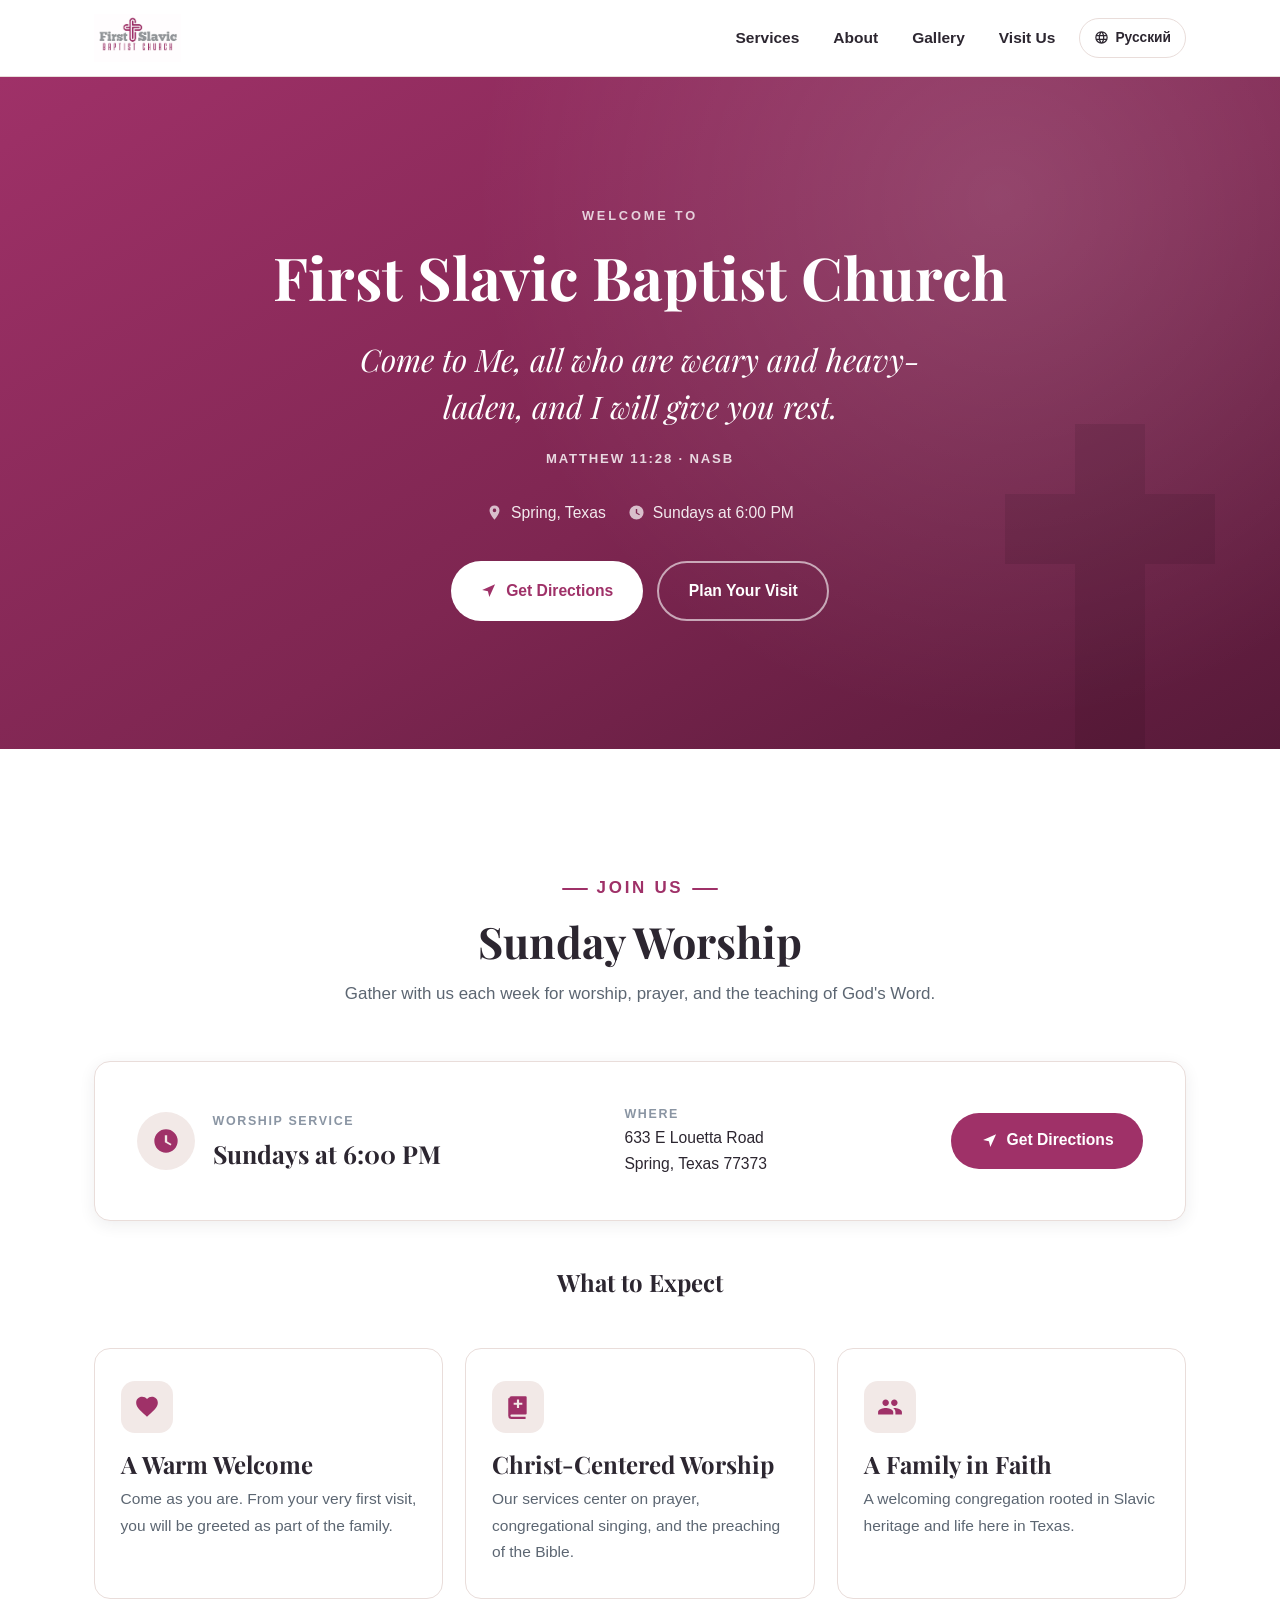
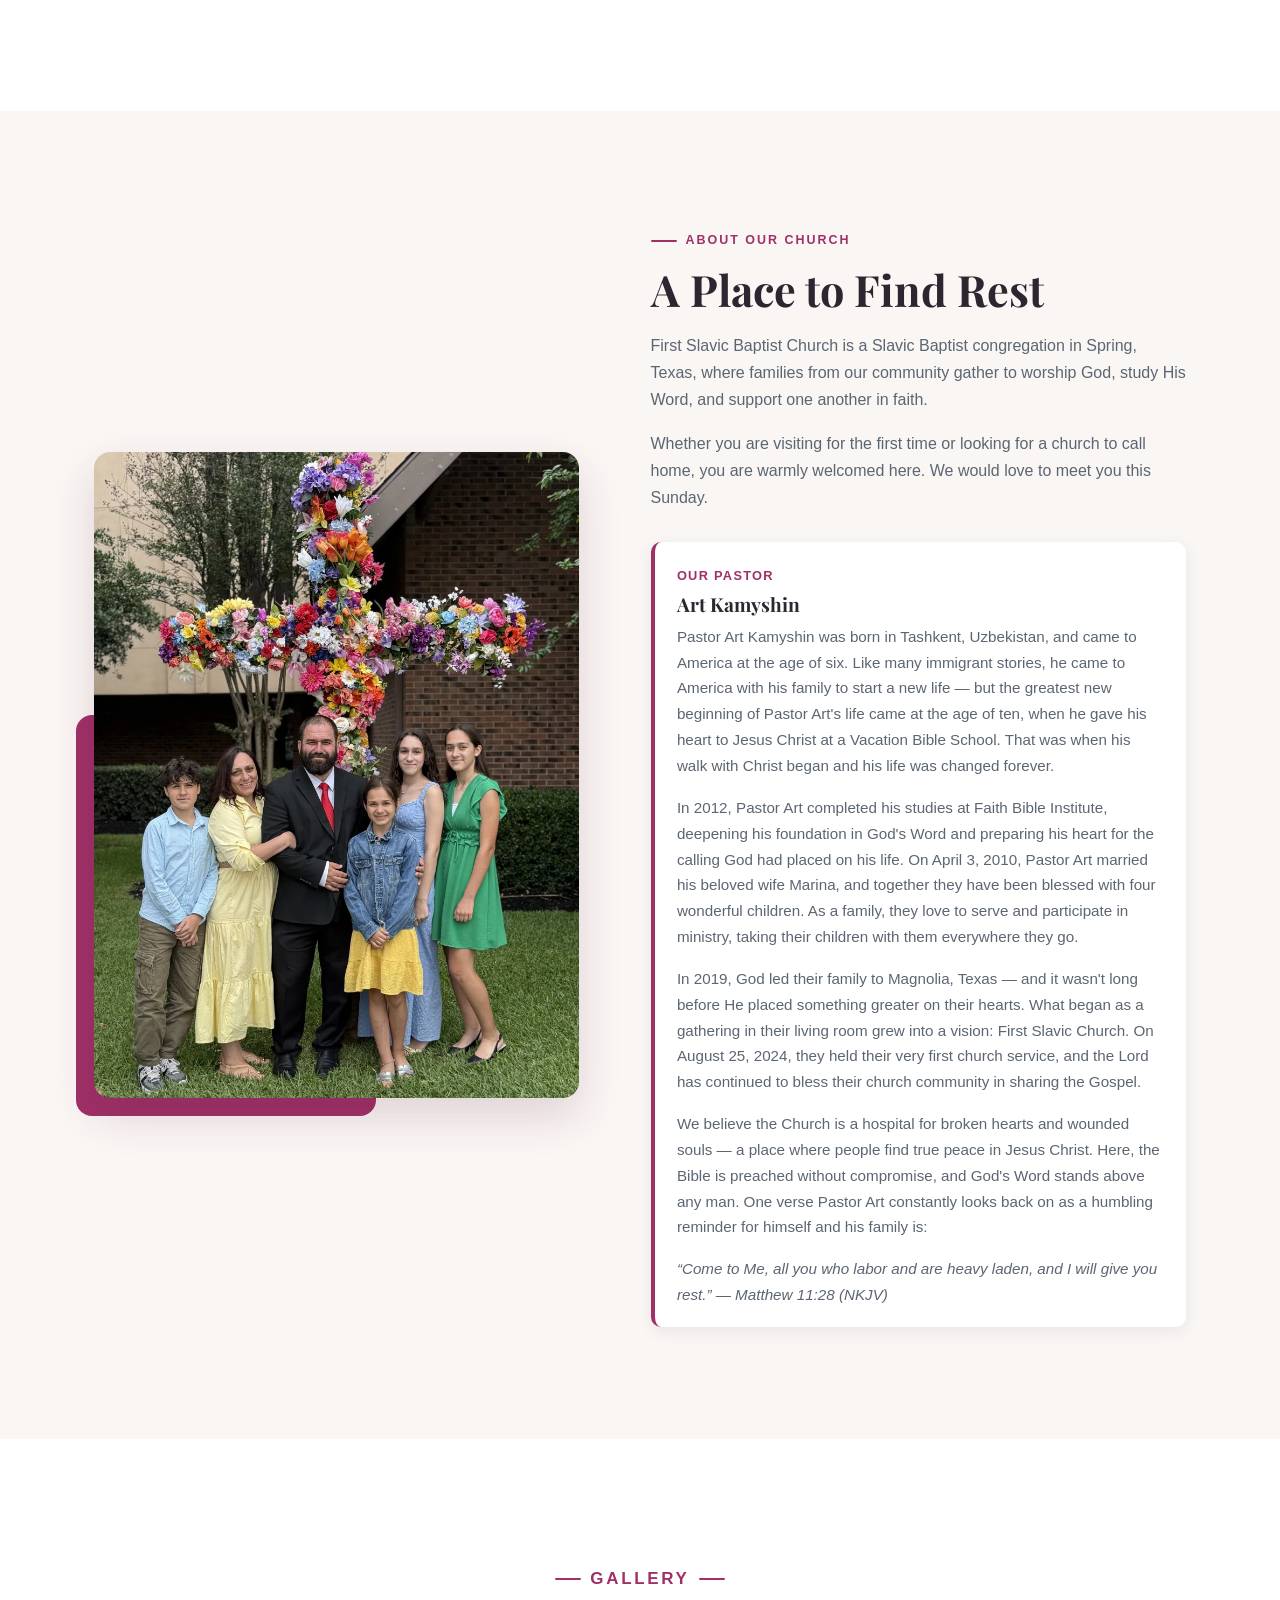
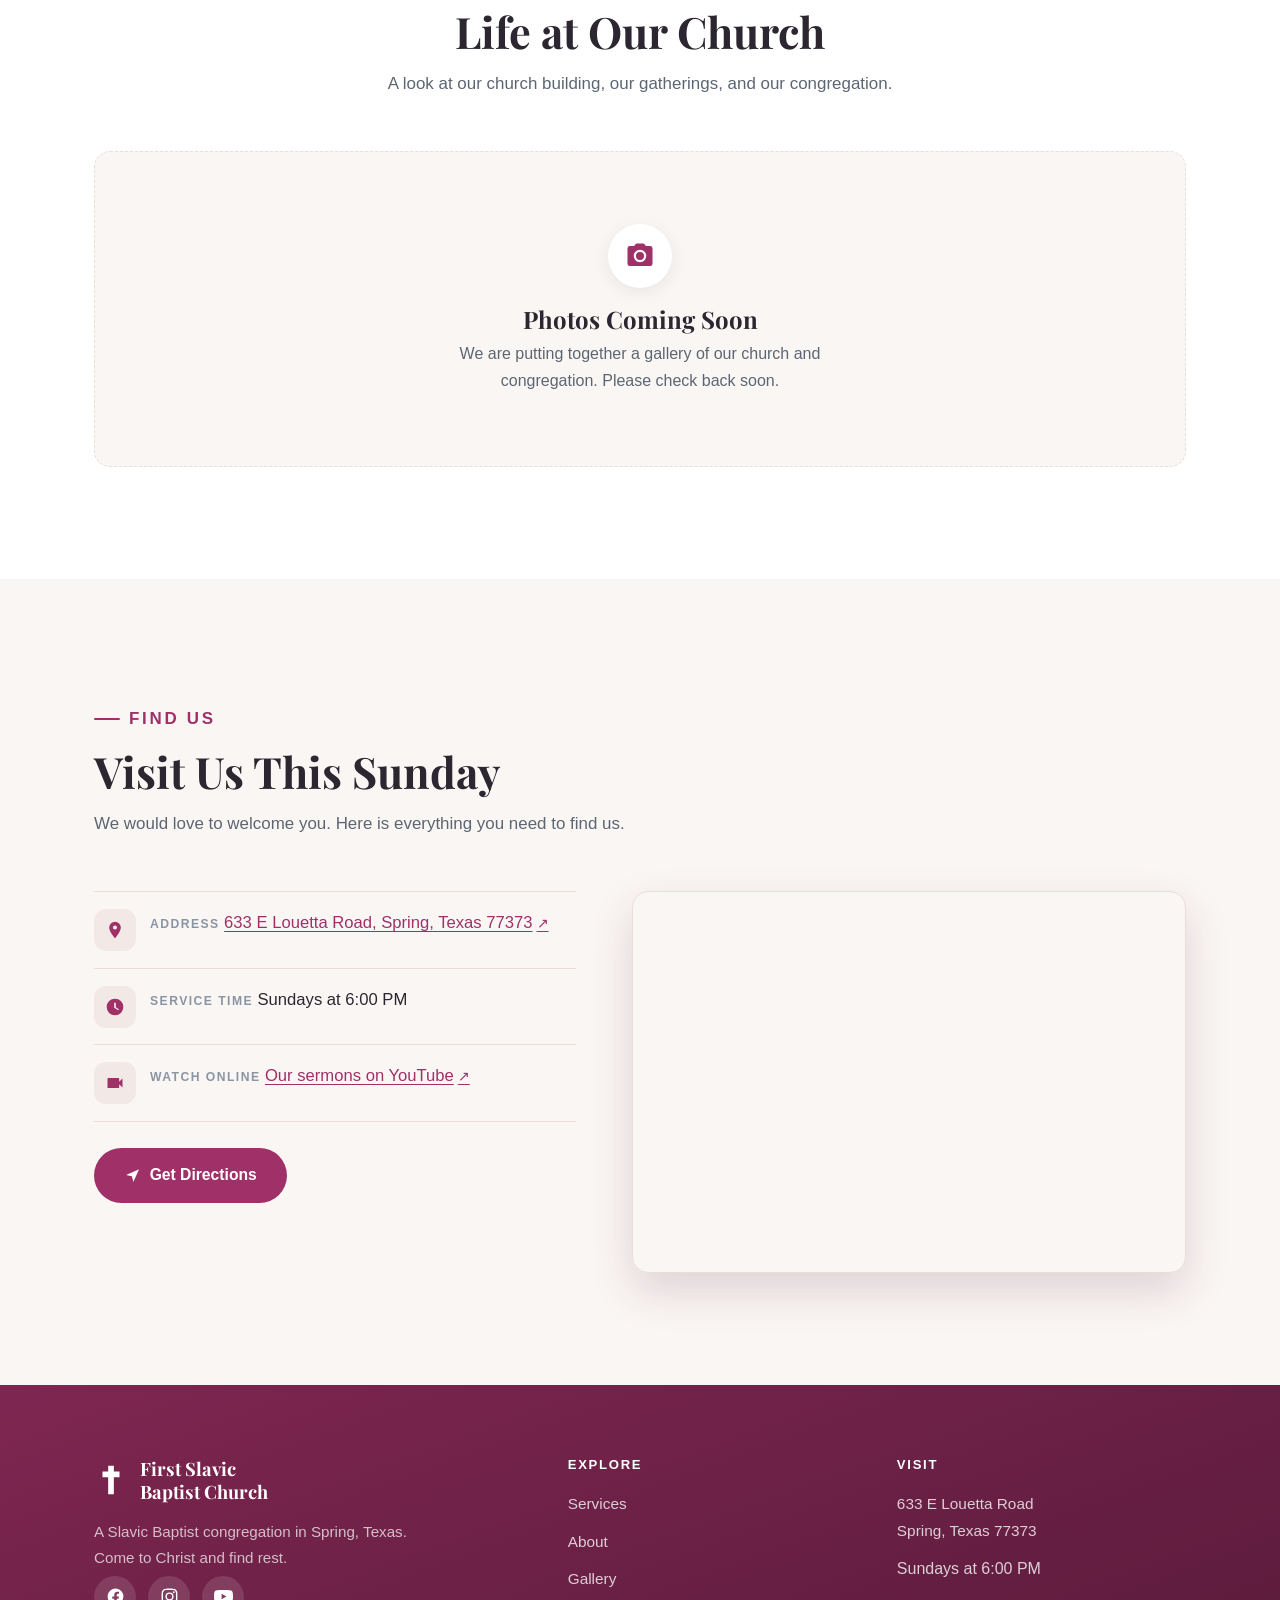
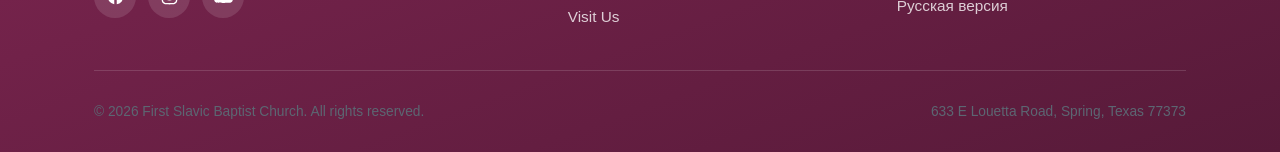
==== commit b93fa0bf: "Add pastor bio and make Watch Online/Address links clickable-looking Co-Authored-By: Claude Sonnet 5" ====
--- a/en/index.html
+++ b/en/index.html
@@ -172,8 +172,11 @@
             <div>
               <span class="pastor-role">Our Pastor</span>
               <div class="pastor-name">Art Kamyshin</div>
-              <!-- PLACEHOLDER — full pastoral bio to be added -->
-              <p>A full biography of our pastor will be shared here soon.</p>
+              <p>Pastor Art Kamyshin was born in Tashkent, Uzbekistan, and came to America at the age of six. Like many immigrant stories, he came to America with his family to start a new life — but the greatest new beginning of Pastor Art's life came at the age of ten, when he gave his heart to Jesus Christ at a Vacation Bible School. That was when his walk with Christ began and his life was changed forever.</p>
+              <p>In 2012, Pastor Art completed his studies at Faith Bible Institute, deepening his foundation in God's Word and preparing his heart for the calling God had placed on his life. On April 3, 2010, Pastor Art married his beloved wife Marina, and together they have been blessed with four wonderful children. As a family, they love to serve and participate in ministry, taking their children with them everywhere they go.</p>
+              <p>In 2019, God led their family to Magnolia, Texas — and it wasn't long before He placed something greater on their hearts. What began as a gathering in their living room grew into a vision: First Slavic Church. On August 25, 2024, they held their very first church service, and the Lord has continued to bless their church community in sharing the Gospel.</p>
+              <p>We believe the Church is a hospital for broken hearts and wounded souls — a place where people find true peace in Jesus Christ. Here, the Bible is preached without compromise, and God's Word stands above any man. One verse Pastor Art constantly looks back on as a humbling reminder for himself and his family is:</p>
+              <p><em>&ldquo;Come to Me, all you who labor and are heavy laden, and I will give you rest.&rdquo; — Matthew 11:28 (NKJV)</em></p>
             </div>
           </div>
         </div>
--- a/assets/css/styles.css
+++ b/assets/css/styles.css
@@ -317,8 +317,15 @@
   text-transform: uppercase; color: var(--slate);
 }
 .info-row .detail { font-size: 1.04rem; color: var(--ink); font-weight: 500; }
-.info-row a.detail { text-decoration: none; }
-.info-row a.detail:hover { color: var(--raspberry); }
+.info-row a.detail {
+  color: var(--raspberry);
+  text-decoration: underline;
+  text-decoration-color: currentColor;
+  text-underline-offset: 3px;
+  transition: color 0.15s ease, text-decoration-color 0.15s ease;
+}
+.info-row a.detail::after { content: "\2197"; margin-left: 4px; font-size: 0.85em; }
+.info-row a.detail:hover { color: var(--raspberry-dark); text-decoration-color: currentColor; }
 .visit-info .btn { margin-top: 1.6rem; }
 
 .map-embed {
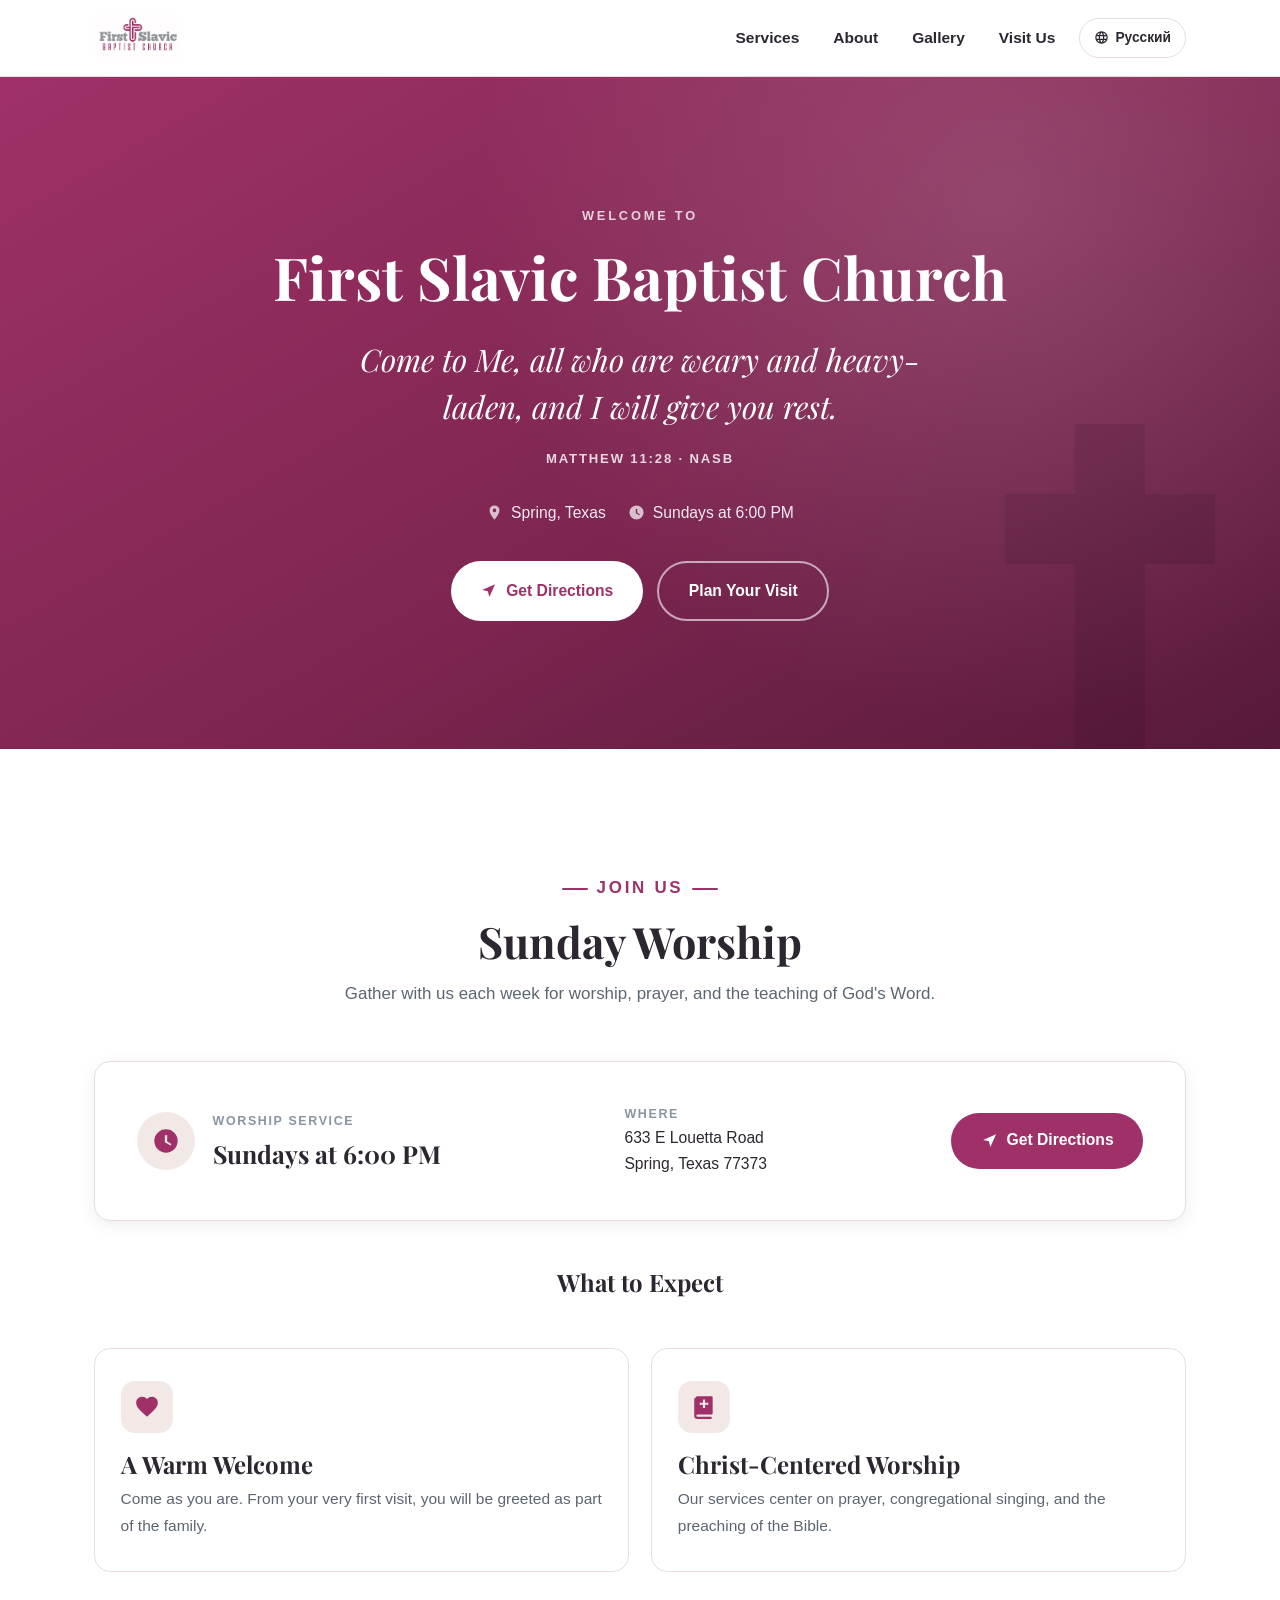
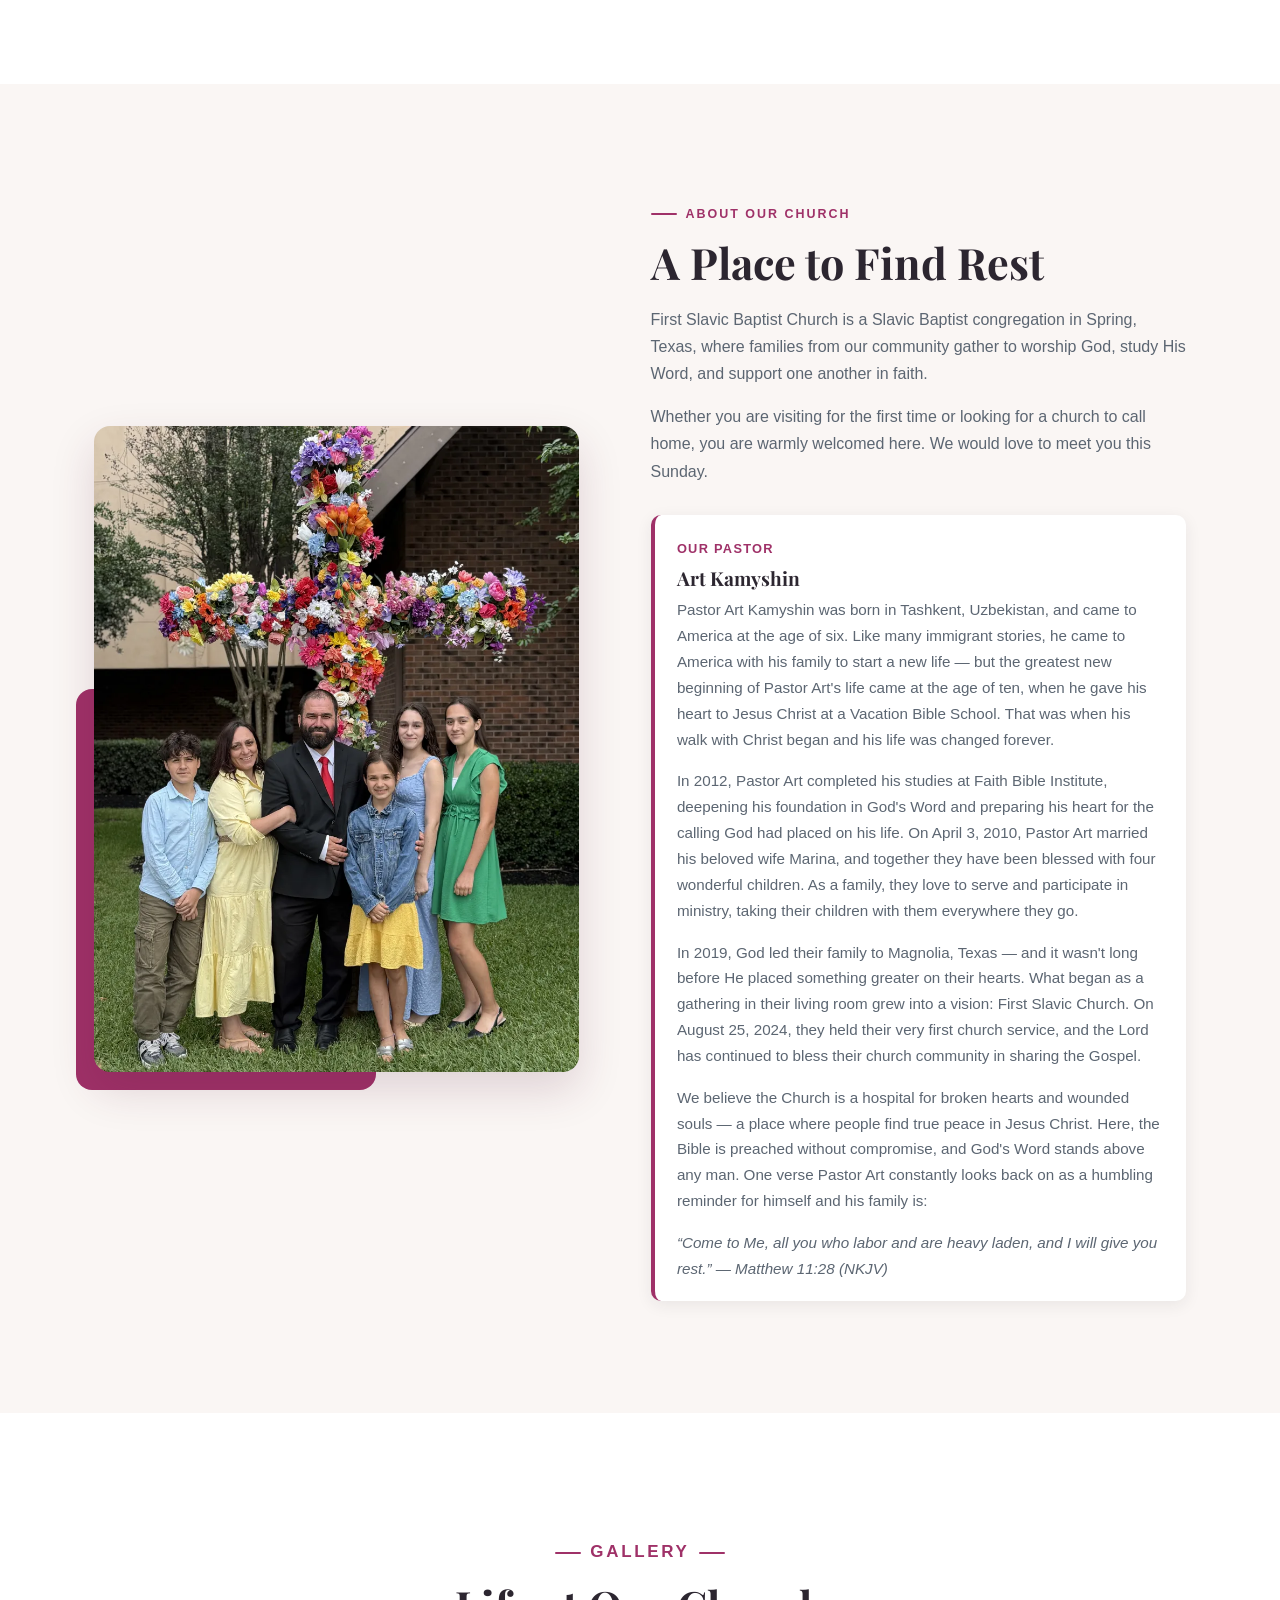
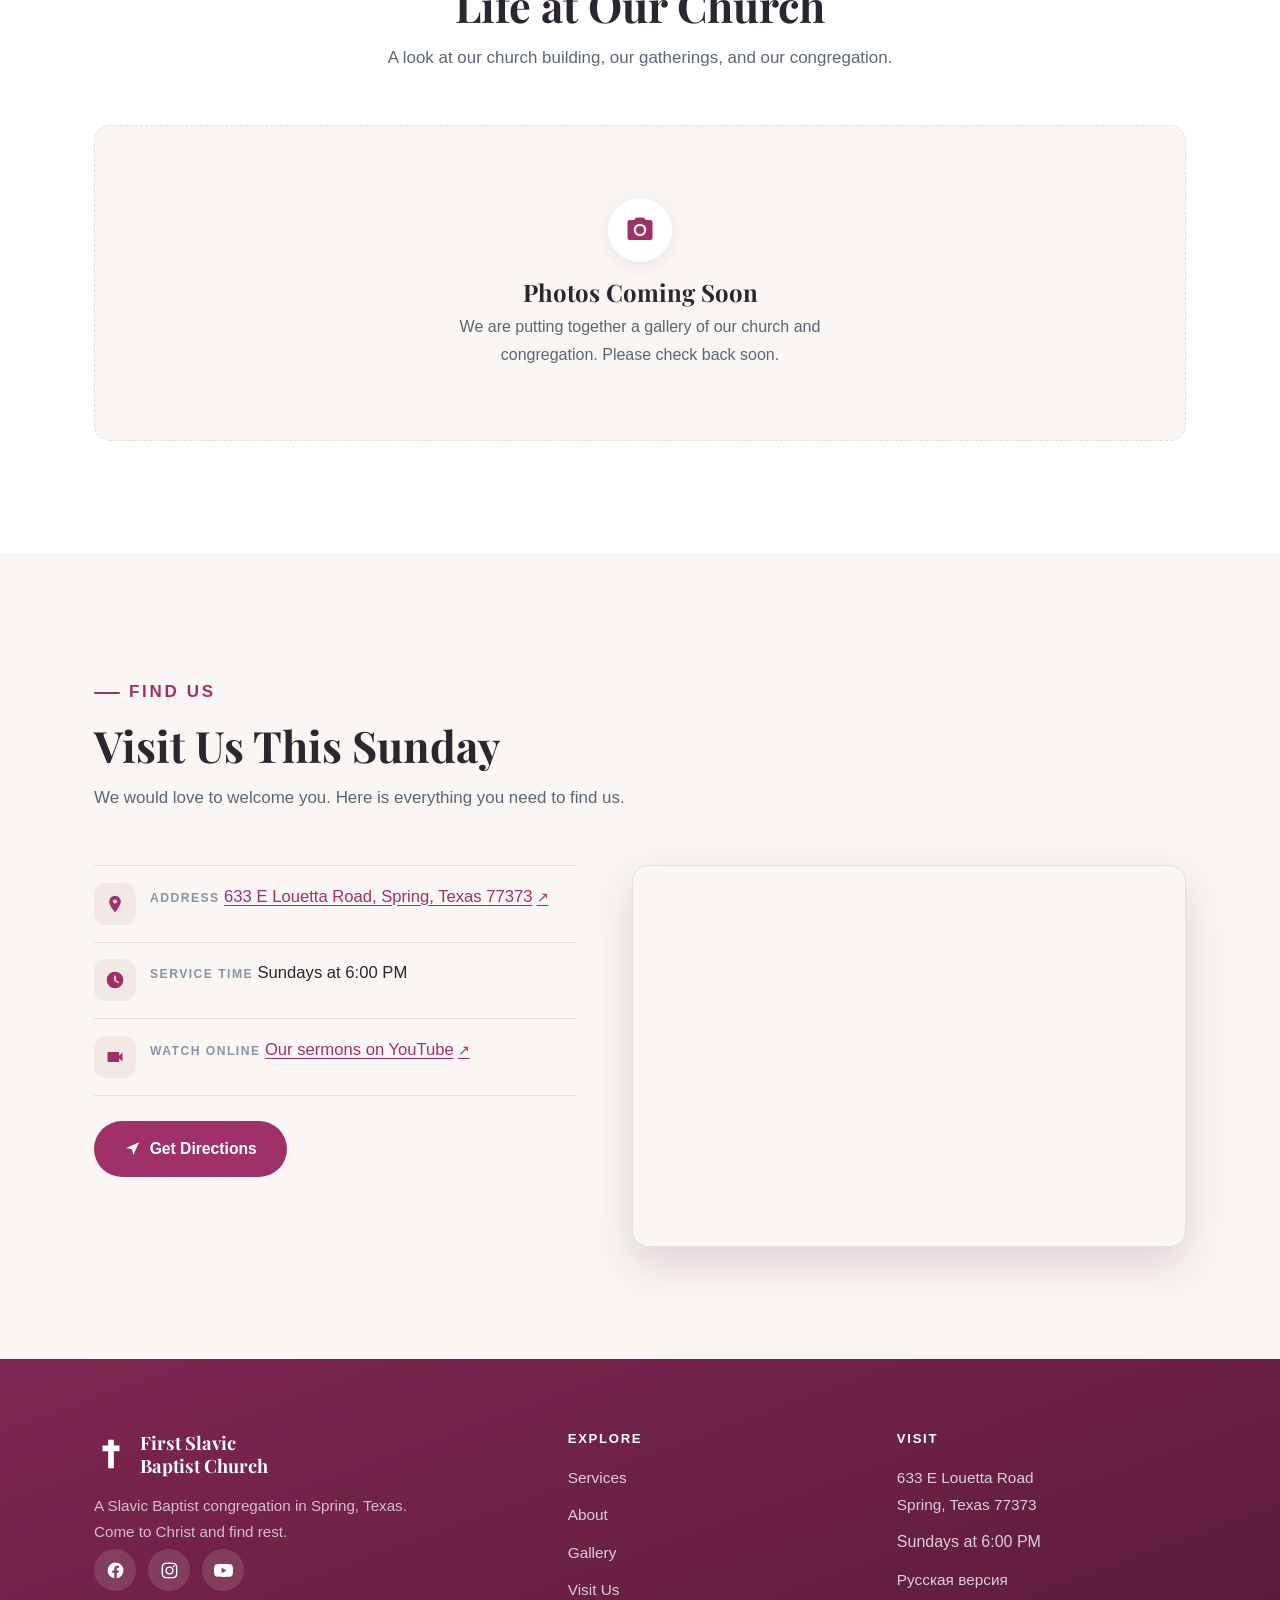
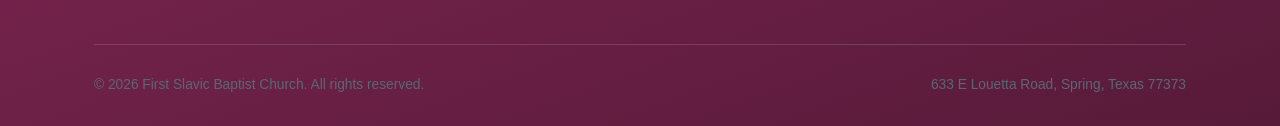
==== commit 39acdce2: "Remove "A Family in Faith" feature card, switch grid to 2 columns Co-Authored-By: Claude Sonnet 5 <n" ====
--- a/en/index.html
+++ b/en/index.html
@@ -142,13 +142,6 @@
             </span>
             <h3>Christ-Centered Worship</h3>
             <p>Our services center on prayer, congregational singing, and the preaching of the Bible.</p>
-          </div>
-          <div class="feature-card">
-            <span class="icon" aria-hidden="true">
-              <svg viewBox="0 0 24 24"><path d="M16 11c1.66 0 2.99-1.34 2.99-3S17.66 5 16 5s-3 1.34-3 3 1.34 3 3 3zm-8 0c1.66 0 2.99-1.34 2.99-3S9.66 5 8 5 5 6.34 5 8s1.34 3 3 3zm0 2c-2.33 0-7 1.17-7 3.5V19h14v-2.5c0-2.33-4.67-3.5-7-3.5zm8 0c-.29 0-.62.02-.97.05 1.16.84 1.97 1.97 1.97 3.45V19h6v-2.5c0-2.33-4.67-3.5-7-3.5z"/></svg>
-            </span>
-            <h3>A Family in Faith</h3>
-            <p>A welcoming congregation rooted in Slavic heritage and life here in Texas.</p>
           </div>
         </div>
       </div>
--- a/assets/css/styles.css
+++ b/assets/css/styles.css
@@ -237,7 +237,7 @@
 }
 
 .feature-grid {
-  display: grid; grid-template-columns: repeat(3, 1fr); gap: 1.4rem;
+  display: grid; grid-template-columns: repeat(2, 1fr); gap: 1.4rem;
 }
 .feature-card {
   padding: 2rem 1.6rem; background: var(--white);
